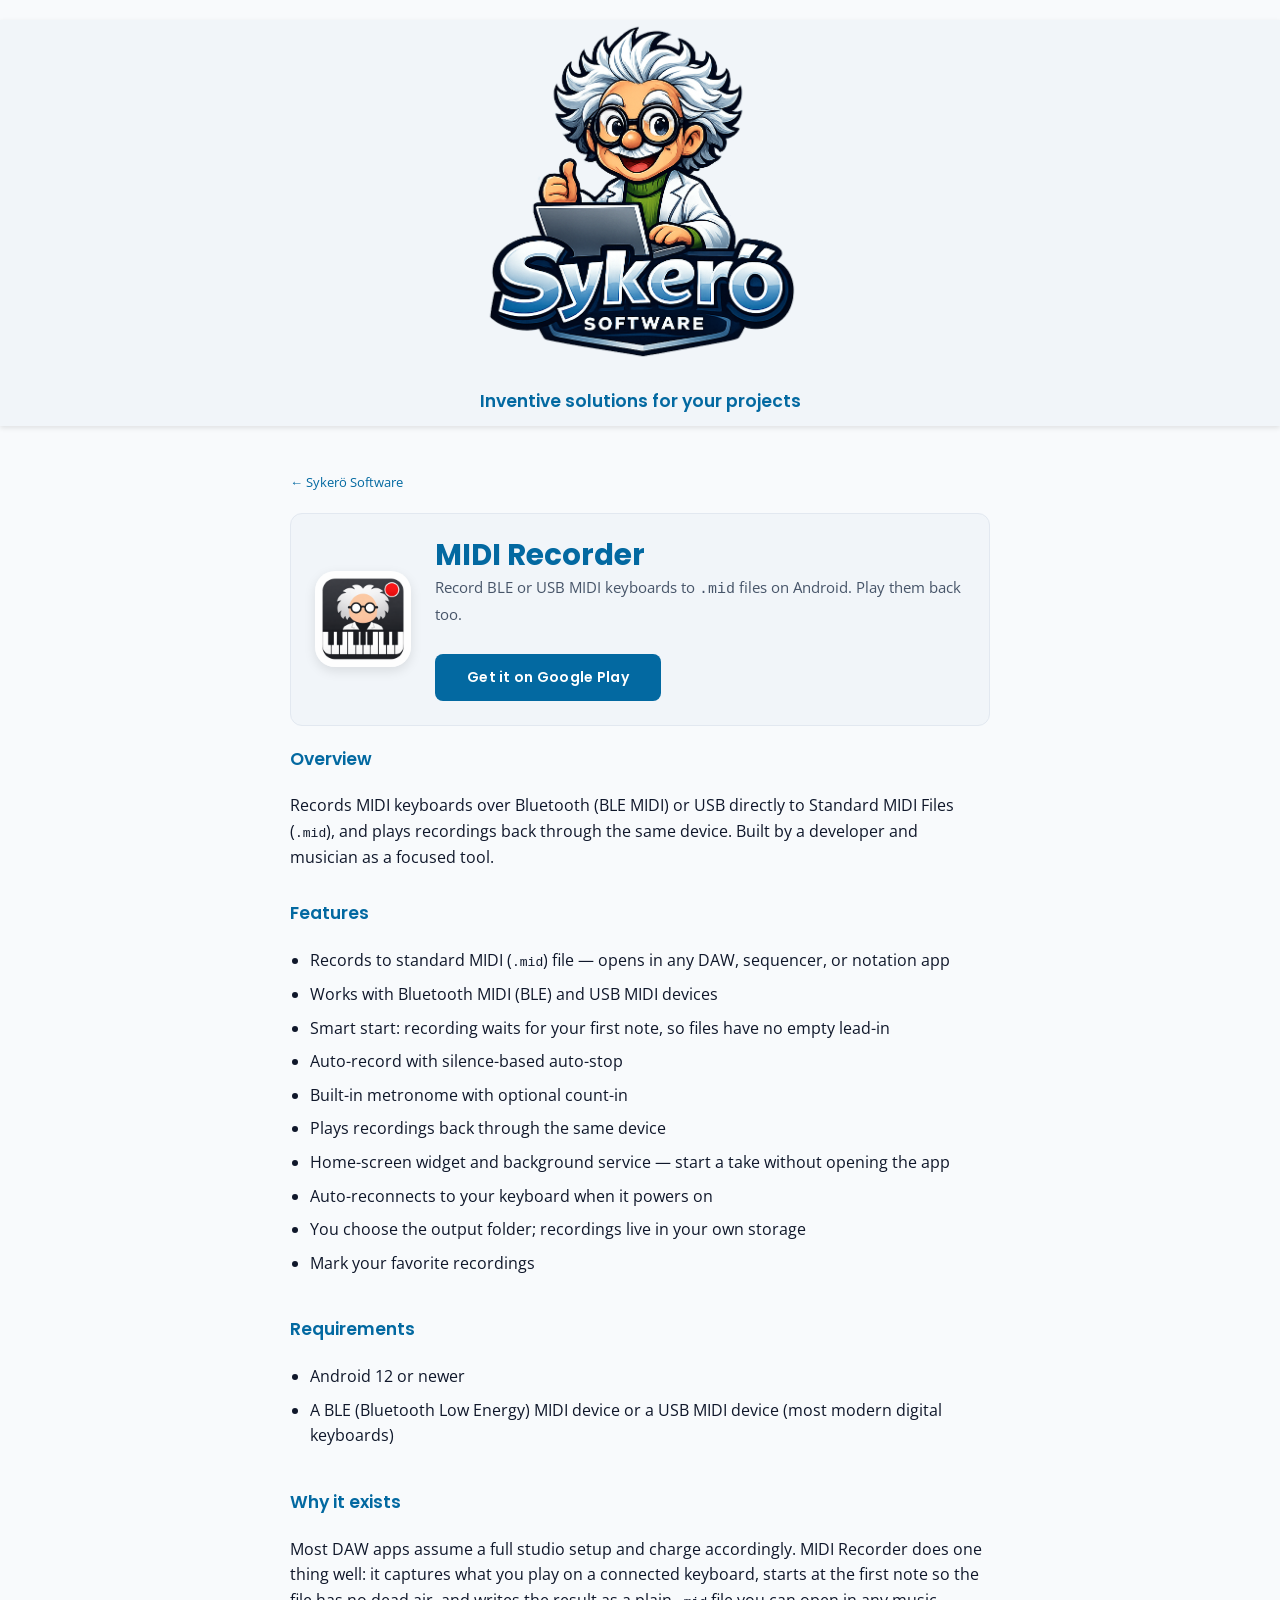
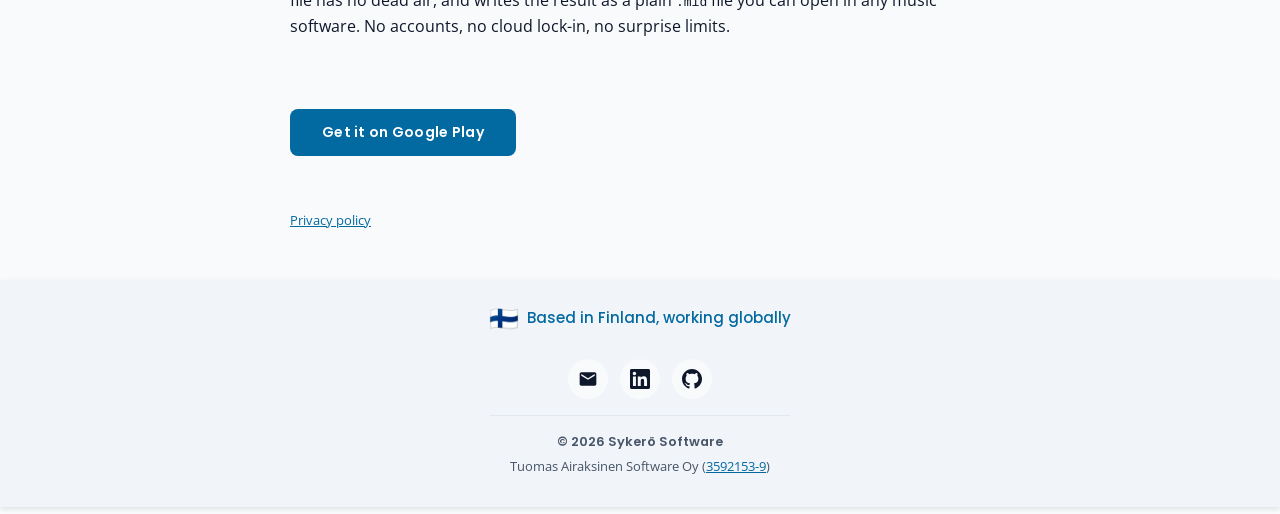
==== midirecorder.html @ 67614c41 "Add MIDI Recorder project page, privacy policy, and Projects section New dedicated pages: midirecord" ====
<!DOCTYPE html>
<html lang="en">
<head>
  <meta http-equiv="Content-Type" content="text/html; charset=utf-8"/>
  <meta name="viewport" content="width=device-width, initial-scale=1.0">

  <!-- Google tag (gtag.js) -->
  <script async src="https://www.googletagmanager.com/gtag/js?id=G-VLRV8C41C3"></script>
  <script>
    window.dataLayer = window.dataLayer || [];
    function gtag(){dataLayer.push(arguments);}
    gtag('js', new Date());
    gtag('config', 'G-VLRV8C41C3');
  </script>
  <meta name="description" content="MIDI Recorder — record BLE or USB MIDI keyboards directly to Standard MIDI File (.mid) format on Android. Built by Sykerö Software.">

  <title>MIDI Recorder — Sykerö Software</title>

  <!-- Google Fonts -->
  <link rel="preconnect" href="https://fonts.googleapis.com">
  <link rel="preconnect" href="https://fonts.gstatic.com" crossorigin>
  <link href="https://fonts.googleapis.com/css2?family=Open+Sans:wght@400;600&family=Poppins:wght@500;600;700&display=swap" rel="stylesheet">

  <!-- Favicon -->
  <link rel="icon" type="image/x-icon" href="favicon.ico">
  <link rel="icon" type="image/png" sizes="32x32" href="favicon-32.png">

  <!-- Open Graph -->
  <meta property="og:title" content="MIDI Recorder — Sykerö Software">
  <meta property="og:description" content="Record BLE or USB MIDI keyboards directly to Standard MIDI File (.mid) on Android. Plays recordings back through the same device.">
  <meta property="og:image" content="https://sykero.fi/midirecorder-icon.png">
  <meta property="og:url" content="https://sykero.fi/midirecorder.html">
  <meta property="og:type" content="website">

  <link rel="stylesheet" href="styles.css?v=20260115u"/>
  <style>
    .project-hero {
      display: flex;
      align-items: center;
      gap: 24px;
      margin-top: 20px;
      padding: 24px;
      background-color: var(--highlight-background-color);
      border: 1px solid var(--border-color);
      border-radius: 12px;
    }
    .project-hero-icon {
      width: 96px;
      height: 96px;
      border-radius: 20px;
      flex-shrink: 0;
      box-shadow: 0 4px 12px rgba(0, 0, 0, 0.1);
    }
    .project-hero-text h1 {
      font-family: var(--font-heading);
      font-size: 22pt;
      font-weight: 700;
      color: var(--highlight-text-color);
      margin: 0;
      padding: 0 0 4px 0;
      line-height: 1.15;
    }
    .project-hero-text .tagline {
      font-size: 15px;
      color: var(--text-muted);
      margin: 0;
      padding: 0 0 12px 0;
    }
    .feature-list {
      padding-left: 20px;
    }
    .feature-list li {
      padding: 4px 0;
    }
    .breadcrumb {
      font-size: 13px;
      color: var(--text-muted);
      padding: 16px 0 0 0;
    }
    .breadcrumb a {
      text-decoration: none;
    }
    @media (max-width: 600px) {
      .project-hero {
        flex-direction: column;
        text-align: center;
        gap: 16px;
      }
      .project-hero-icon {
        width: 80px;
        height: 80px;
      }
      .project-hero-text h1 {
        font-size: 18pt;
      }
    }
  </style>
</head>
<body>
<header>
  <a href="index.html"><img src="sykerologo4.png" alt="Sykerö Software logo" class="logo"/></a>
  <h3>Inventive solutions for your projects</h3>
</header>
<div class="container">
  <p class="breadcrumb"><a href="index.html">&larr; Sykerö Software</a></p>

  <div class="project-hero">
    <img src="midirecorder-icon.png" alt="MIDI Recorder app icon" class="project-hero-icon"/>
    <div class="project-hero-text">
      <h1>MIDI Recorder</h1>
      <p class="tagline">Record BLE or USB MIDI keyboards to <code>.mid</code> files on Android. Play them back too.</p>
      <a href="https://play.google.com/store/apps/details?id=fi.sykero.midirecorder" class="cta-button">Get it on Google Play</a>
    </div>
  </div>

  <h3>Overview</h3>
  <p>Records MIDI keyboards over Bluetooth (BLE MIDI) or USB directly to Standard MIDI Files (<code>.mid</code>), and plays recordings back through the same device. Built by a developer and musician as a focused tool.</p>

  <h3>Features</h3>
  <ul class="feature-list">
    <li>Records to standard MIDI (<code>.mid</code>) file — opens in any DAW, sequencer, or notation app</li>
    <li>Works with Bluetooth MIDI (BLE) and USB MIDI devices</li>
    <li>Smart start: recording waits for your first note, so files have no empty lead-in</li>
    <li>Auto-record with silence-based auto-stop</li>
    <li>Built-in metronome with optional count-in</li>
    <li>Plays recordings back through the same device</li>
    <li>Home-screen widget and background service — start a take without opening the app</li>
    <li>Auto-reconnects to your keyboard when it powers on</li>
    <li>You choose the output folder; recordings live in your own storage</li>
    <li>Mark your favorite recordings</li>
  </ul>

  <h3>Requirements</h3>
  <ul class="feature-list">
    <li>Android 12 or newer</li>
    <li>A BLE (Bluetooth Low Energy) MIDI device or a USB MIDI device (most modern digital keyboards)</li>
  </ul>

  <h3>Why it exists</h3>
  <p>Most DAW apps assume a full studio setup and charge accordingly. MIDI Recorder does one thing well: it captures what you play on a connected keyboard, starts at the first note so the file has no dead air, and writes the result as a plain <code>.mid</code> file you can open in any music software. No accounts, no cloud lock-in, no surprise limits.</p>

  <p style="margin-top: 24px;"><a href="https://play.google.com/store/apps/details?id=fi.sykero.midirecorder" class="cta-button">Get it on Google Play</a></p>

  <p style="margin-top: 24px; font-size: 13px; color: var(--text-muted);"><a href="midirecorder/privacy.html">Privacy policy</a></p>
</div>
<footer>
  <div class="footer-contact">
    <p class="footer-location"><span class="flag">&#127467;&#127470;</span> Based in Finland, working globally</p>
  </div>
  <div class="social-links">
    <a href="mailto:tuomas@sykero.fi" title="Email" class="social-link">
      <svg viewBox="0 0 24 24" fill="currentColor">
        <path d="M20 4H4c-1.1 0-2 .9-2 2v12c0 1.1.9 2 2 2h16c1.1 0 2-.9 2-2V6c0-1.1-.9-2-2-2zm0 4l-8 5-8-5V6l8 5 8-5v2z"/>
      </svg>
    </a>
    <a href="https://www.linkedin.com/in/tuomasairaksinen/" title="LinkedIn" class="social-link">
      <svg viewBox="0 0 24 24" fill="currentColor">
        <path d="M20.447 20.452h-3.554v-5.569c0-1.328-.027-3.037-1.852-3.037-1.853 0-2.136 1.445-2.136 2.939v5.667H9.351V9h3.414v1.561h.046c.477-.9 1.637-1.85 3.37-1.85 3.601 0 4.267 2.37 4.267 5.455v6.286zM5.337 7.433c-1.144 0-2.063-.926-2.063-2.065 0-1.138.92-2.063 2.063-2.063 1.14 0 2.064.925 2.064 2.063 0 1.139-.925 2.065-2.064 2.065zm1.782 13.019H3.555V9h3.564v11.452zM22.225 0H1.771C.792 0 0 .774 0 1.729v20.542C0 23.227.792 24 1.771 24h20.451C23.2 24 24 23.227 24 22.271V1.729C24 .774 23.2 0 22.222 0h.003z"/>
      </svg>
    </a>
    <a href="https://github.com/tuomas2" title="GitHub" class="social-link">
      <svg viewBox="0 0 24 24" fill="currentColor">
        <path d="M12 0c-6.626 0-12 5.373-12 12 0 5.302 3.438 9.8 8.207 11.387.599.111.793-.261.793-.577v-2.234c-3.338.726-4.033-1.416-4.033-1.416-.546-1.387-1.333-1.756-1.333-1.756-1.089-.745.083-.729.083-.729 1.205.084 1.839 1.237 1.839 1.237 1.07 1.834 2.807 1.304 3.492.997.107-.775.418-1.305.762-1.604-2.665-.305-5.467-1.334-5.467-5.931 0-1.311.469-2.381 1.236-3.221-.124-.303-.535-1.524.117-3.176 0 0 1.008-.322 3.301 1.23.957-.266 1.983-.399 3.003-.404 1.02.005 2.047.138 3.006.404 2.291-1.552 3.297-1.23 3.297-1.23.653 1.653.242 2.874.118 3.176.77.84 1.235 1.911 1.235 3.221 0 4.609-2.807 5.624-5.479 5.921.43.372.823 1.102.823 2.222v3.293c0 .319.192.694.801.576 4.765-1.589 8.199-6.086 8.199-11.386 0-6.627-5.373-12-12-12z"/>
      </svg>
    </a>
  </div>
  <div class="footer-text">
    <div class="footer-brand">&copy; 2026 Sykerö Software</div>
    <div class="footer-legal">Tuomas Airaksinen Software Oy (<a href="https://tietopalvelu.ytj.fi/yritys/3592153-9">3592153-9</a>)</div>
  </div>
</footer>
</body>
</html>
---- styles.css ----
/* Reset some default styles */
:root {
  --background-color: #F8FAFC;
  --highlight-background-color: #F1F5F9;
  --text-color: #0F172A;
  --text-muted: #475569;
  --highlight-text-color: #0369A1;
  --accent-color: #0369A1;
  --cta-color: #0369A1;
  --border-color: #E2E8F0;
  --font-heading: 'Poppins', sans-serif;
  --font-body: 'Open Sans', sans-serif;
  color: var(--text-color);
}

/* Reduced motion support */
@media (prefers-reduced-motion: reduce) {
  *, *::before, *::after {
    animation-duration: 0.01ms !important;
    animation-iteration-count: 1 !important;
    transition-duration: 0.01ms !important;
  }
}

.highlight {
  background-color: rgba(3, 105, 161, 0.15);
  padding: 2px 6px;
  border-radius: 4px;
}

a {
  color: var(--accent-color);
}

a:hover {
  color: var(--highlight-text-color);
}

body, h1, h2, h3, p {
  margin: 0;
  padding: 20px 0 10px;
}

/* Set a background color and font */
body {
  font-family: var(--font-body);
  background-color: var(--background-color);
  line-height: 1.6;
}

/* Header styles */
header {
  background-color: var(--highlight-background-color);
  text-align: center;
  box-shadow: 0 2px 5px rgba(0, 0, 0, 0.1);
}

header h1 {
  font-size: 20pt;
  color: var(--highlight-text-color);
}

header .tagline {
  font-family: var(--font-body);
  font-size: 16px;
  color: var(--text-muted);
  margin: 0;
  padding: 0;
}

header h3 {
  padding-top: 8px;
  margin-top: 0;
  color: var(--highlight-text-color);
}

h3 {
  font-family: var(--font-heading);
  font-size: 13pt;
  font-weight: 600;
}

.container h3 {
  color: var(--highlight-text-color);
  padding-bottom: 0;
}

header img.logo {
  max-width: 320px;
  margin-bottom: 10px;
}

/* CTA Button */
.cta-button {
  display: inline-block;
  background-color: var(--cta-color);
  color: #FFFFFF;
  padding: 12px 32px;
  border-radius: 8px;
  text-decoration: none;
  font-family: var(--font-heading);
  font-weight: 600;
  font-size: 14px;
  letter-spacing: 0.02em;
  transition: background-color 0.2s ease-out, transform 0.2s ease-out;
  margin-top: 16px;
}

.cta-button:hover {
  background-color: #0284C7;
  color: #FFFFFF;
  transform: translateY(-2px);
}

.profile-photo {
  width: 120px;
  height: 120px;
  border-radius: 50%;
  object-fit: cover;
  border: 3px solid var(--accent-color);
  box-shadow: 0 4px 12px rgba(0, 0, 0, 0.1);
}

/* Main content styles */
.container {
  max-width: 700px;
  margin: 0 auto;
  padding: 30px 20px;
}

/* Section cards */
.section-card {
  background-color: var(--highlight-background-color);
  border: 1px solid var(--border-color);
  border-radius: 12px;
  padding: 24px;
  margin-bottom: 20px;
}

.section-card h3 {
  margin-top: 0;
  padding-top: 0;
}

.section-card ul {
  margin-bottom: 0;
}

.section-card p:last-child {
  margin-bottom: 0;
  padding-bottom: 0;
}

.intro {
  display: flex;
  align-items: flex-start;
  gap: 24px;
  margin-top: 20px;
}

.intro-text h3 {
  margin-top: 0;
  padding-top: 0;
}

@media (max-width: 768px) {
  .intro {
    gap: 16px;
  }
  .profile-photo {
    width: 80px;
    height: 80px;
    flex-shrink: 0;
  }
}

/* Stats row */
.stats-row {
  display: flex;
  justify-content: center;
  gap: 48px;
  margin: 24px 0;
  padding: 20px;
  background-color: var(--highlight-background-color);
  border: 1px solid var(--border-color);
  border-radius: 12px;
}

.stat-item {
  text-align: center;
  font-family: var(--font-heading);
  color: var(--text-muted);
}

.stat-item strong {
  display: block;
  font-size: 28px;
  font-weight: 700;
  color: var(--highlight-text-color);
  line-height: 1.2;
}

.stats-note {
  text-align: center;
  font-size: 13px;
  color: var(--text-muted);
  margin-top: -16px;
  padding-top: 0;
}

.availability-note {
  font-size: 14px;
  color: var(--text-muted);
  font-style: italic;
  margin-top: 8px;
  padding-top: 0;
}

@media (max-width: 768px) {
  .stats-row {
    gap: 24px;
    padding: 16px;
  }
  .stat-item strong {
    font-size: 24px;
  }
}

/* Projects grid (high-level project list with homepage + Play links) */
.projects-grid {
  display: grid;
  grid-template-columns: 1fr 1fr;
  gap: 16px;
  margin-top: 12px;
}

.project-card {
  background-color: var(--highlight-background-color);
  border: 1px solid var(--border-color);
  border-radius: 12px;
  padding: 16px 20px;
  display: flex;
  flex-direction: column;
  gap: 12px;
}

.project-card-head {
  display: flex;
  align-items: flex-start;
  gap: 12px;
}

.project-card-logo {
  height: 40px;
  width: auto;
  flex-shrink: 0;
}

.project-card-logo.project-card-logo-icon {
  height: 40px;
  width: 40px;
  border-radius: 8px;
  object-fit: cover;
}

.project-card h4 {
  font-family: var(--font-heading);
  font-size: 15px;
  font-weight: 600;
  color: var(--highlight-text-color);
  margin: 0;
  padding: 0 0 2px 0;
}

.project-card-desc {
  margin: 0;
  padding: 0;
  font-size: 13px;
  color: var(--text-muted);
  line-height: 1.4;
}

.project-card-links {
  display: flex;
  gap: 8px;
  flex-wrap: wrap;
  margin-top: auto;
}

.project-card-links a {
  font-family: var(--font-heading);
  font-size: 13px;
  font-weight: 600;
  text-decoration: none;
  padding: 6px 12px;
  border-radius: 6px;
  border: 1px solid var(--border-color);
  background-color: var(--background-color);
  transition: background-color 0.2s, color 0.2s, border-color 0.2s;
}

.project-card-links a:hover {
  background-color: var(--accent-color);
  color: #FFFFFF;
  border-color: var(--accent-color);
}

@media (max-width: 600px) {
  .projects-grid {
    grid-template-columns: 1fr;
  }
}

/* Case study header */
.case-header {
  display: flex;
  align-items: center;
  justify-content: center;
  gap: 10px;
  margin-bottom: 4px;
}

.featured-logo {
  height: 24px;
  width: auto;
}

.featured-stats {
  font-family: var(--font-heading);
  font-size: 12px;
  font-weight: 500;
  color: var(--text-muted);
}

/* Case Study carousel */
.case-carousel {
  display: flex;
  gap: 16px;
  overflow-x: auto;
  overflow-y: hidden;
  scroll-snap-type: x mandatory;
  scroll-behavior: smooth;
  -webkit-overflow-scrolling: touch;
  scrollbar-width: none;
  -ms-overflow-style: none;
  margin-top: 12px;
}

.case-carousel::-webkit-scrollbar {
  display: none;
}

.carousel-pagination {
  display: flex;
  justify-content: center;
  gap: 8px;
  margin-top: 16px;
}

.pagination-btn {
  width: 32px;
  height: 32px;
  border-radius: 50%;
  border: 2px solid var(--border-color);
  background: var(--background-color);
  color: var(--text-muted);
  font-family: var(--font-heading);
  font-size: 13px;
  font-weight: 600;
  cursor: pointer;
  transition: all 0.2s ease;
}

.pagination-btn:hover {
  border-color: var(--accent-color);
  color: var(--accent-color);
}

.pagination-btn.active {
  background: var(--accent-color);
  border-color: var(--accent-color);
  color: white;
}

.pagination-arrow {
  width: 32px;
  height: 32px;
  border-radius: 50%;
  border: 2px solid var(--border-color);
  background: var(--background-color);
  color: var(--text-muted);
  font-size: 20px;
  line-height: 1;
  cursor: pointer;
  transition: all 0.2s ease;
}

.pagination-arrow:hover {
  border-color: var(--accent-color);
  color: var(--accent-color);
}

.pagination-arrow:disabled {
  opacity: 0.3;
  cursor: not-allowed;
}

/* Case Study cards */
.case-study {
  background-color: var(--highlight-background-color);
  border: 1px solid var(--border-color);
  border-radius: 12px;
  padding: 20px 24px;
  flex: 0 0 100%;
  scroll-snap-align: start;
  box-sizing: border-box;
}

.case-study h4 {
  font-family: var(--font-heading);
  font-size: 14px;
  font-weight: 600;
  color: var(--highlight-text-color);
  margin: 0 0 12px 0;
  padding: 0;
}

.case-study p {
  margin: 0;
  padding: 4px 0;
  font-size: 14px;
}

.case-study p:last-of-type {
  padding-bottom: 0;
}

.case-testimonial {
  margin: 16px 0 0 0;
  padding: 12px 16px;
  background-color: var(--background-color);
  border-left: 3px solid var(--accent-color);
  border-radius: 0 8px 8px 0;
  font-style: italic;
  font-size: 13px;
  line-height: 1.5;
}

.case-testimonial cite {
  display: block;
  margin-top: 6px;
  font-style: normal;
  font-size: 11px;
  color: var(--text-muted);
}

.case-testimonial .stars {
  display: block;
  color: #F59E0B;
  font-style: normal;
  font-size: 14px;
  letter-spacing: 2px;
  margin-bottom: 4px;
}

/* Testimonials */
.testimonials {
  display: flex;
  flex-direction: column;
  gap: 16px;
}

.testimonial {
  background-color: var(--highlight-background-color);
  border: 1px solid var(--border-color);
  border-left: 3px solid var(--accent-color);
  border-radius: 0 12px 12px 0;
  padding: 16px 20px;
  margin: 0;
  font-style: italic;
  font-size: 14px;
  line-height: 1.5;
}

.testimonial cite {
  display: block;
  margin-top: 8px;
  font-style: normal;
  font-size: 12px;
  color: var(--text-muted);
}

/* Footer styles */
footer {
  background-color: var(--highlight-background-color);
  text-align: center;
  box-shadow: 0 2px 5px rgba(0, 0, 0, 0.1);
  margin-top: 10px;
  padding: 20px 10px 30px;
}

.footer-contact {
  margin-bottom: 20px;
}

.footer-location {
  font-family: var(--font-heading);
  font-size: 15px;
  font-weight: 500;
  margin: 0 0 8px 0;
  padding: 0;
  color: var(--highlight-text-color);
}

.footer-location .flag {
  font-size: 24px;
  vertical-align: middle;
  margin-right: 4px;
}

.footer-email {
  margin: 0;
  padding: 0;
}

.footer-email a {
  font-family: var(--font-heading);
  font-size: 20px;
  font-weight: 600;
  color: var(--highlight-text-color);
}

.social-links {
  display: flex;
  justify-content: center;
  gap: 12px;
  margin-bottom: 10px;
}

.social-link {
  display: flex;
  align-items: center;
  justify-content: center;
  width: 40px;
  height: 40px;
  border-radius: 50%;
  text-decoration: none;
  color: var(--text-color);
  background-color: var(--background-color);
  transition: background-color 0.2s, color 0.2s, transform 0.2s;
}

.social-link:hover {
  background-color: var(--accent-color);
  color: white;
  transform: translateY(-2px);
}

.social-link svg {
  width: 20px;
  height: 20px;
}

.footer-andbible {
  display: flex;
  align-items: center;
  justify-content: center;
  gap: 8px;
  margin: 0;
  padding: 0;
  font-size: 13px;
}

.footer-andbible-logo {
  height: 18px;
  width: auto;
}

.footer-andbible a {
  color: var(--text-muted);
}

.footer-andbible a:hover {
  color: var(--highlight-text-color);
}

.footer-text {
  font-size: 80%;
  color: var(--text-muted);
  margin-top: 16px;
  padding-top: 16px;
  border-top: 1px solid var(--border-color);
  max-width: 300px;
  margin-left: auto;
  margin-right: auto;
}

.footer-brand {
  font-family: var(--font-heading);
  font-weight: 600;
}

.footer-legal {
  font-family: var(--font-body);
  margin-top: 4px;
}

/* Responsive adjustments */
@media (max-width: 768px) {
  header img.logo {
    max-width: 240px;
  }
  .container {
    margin: 10px;
    padding: 20px 15px;
  }
  .profile-photo {
    width: 100px;
    height: 100px;
  }
}
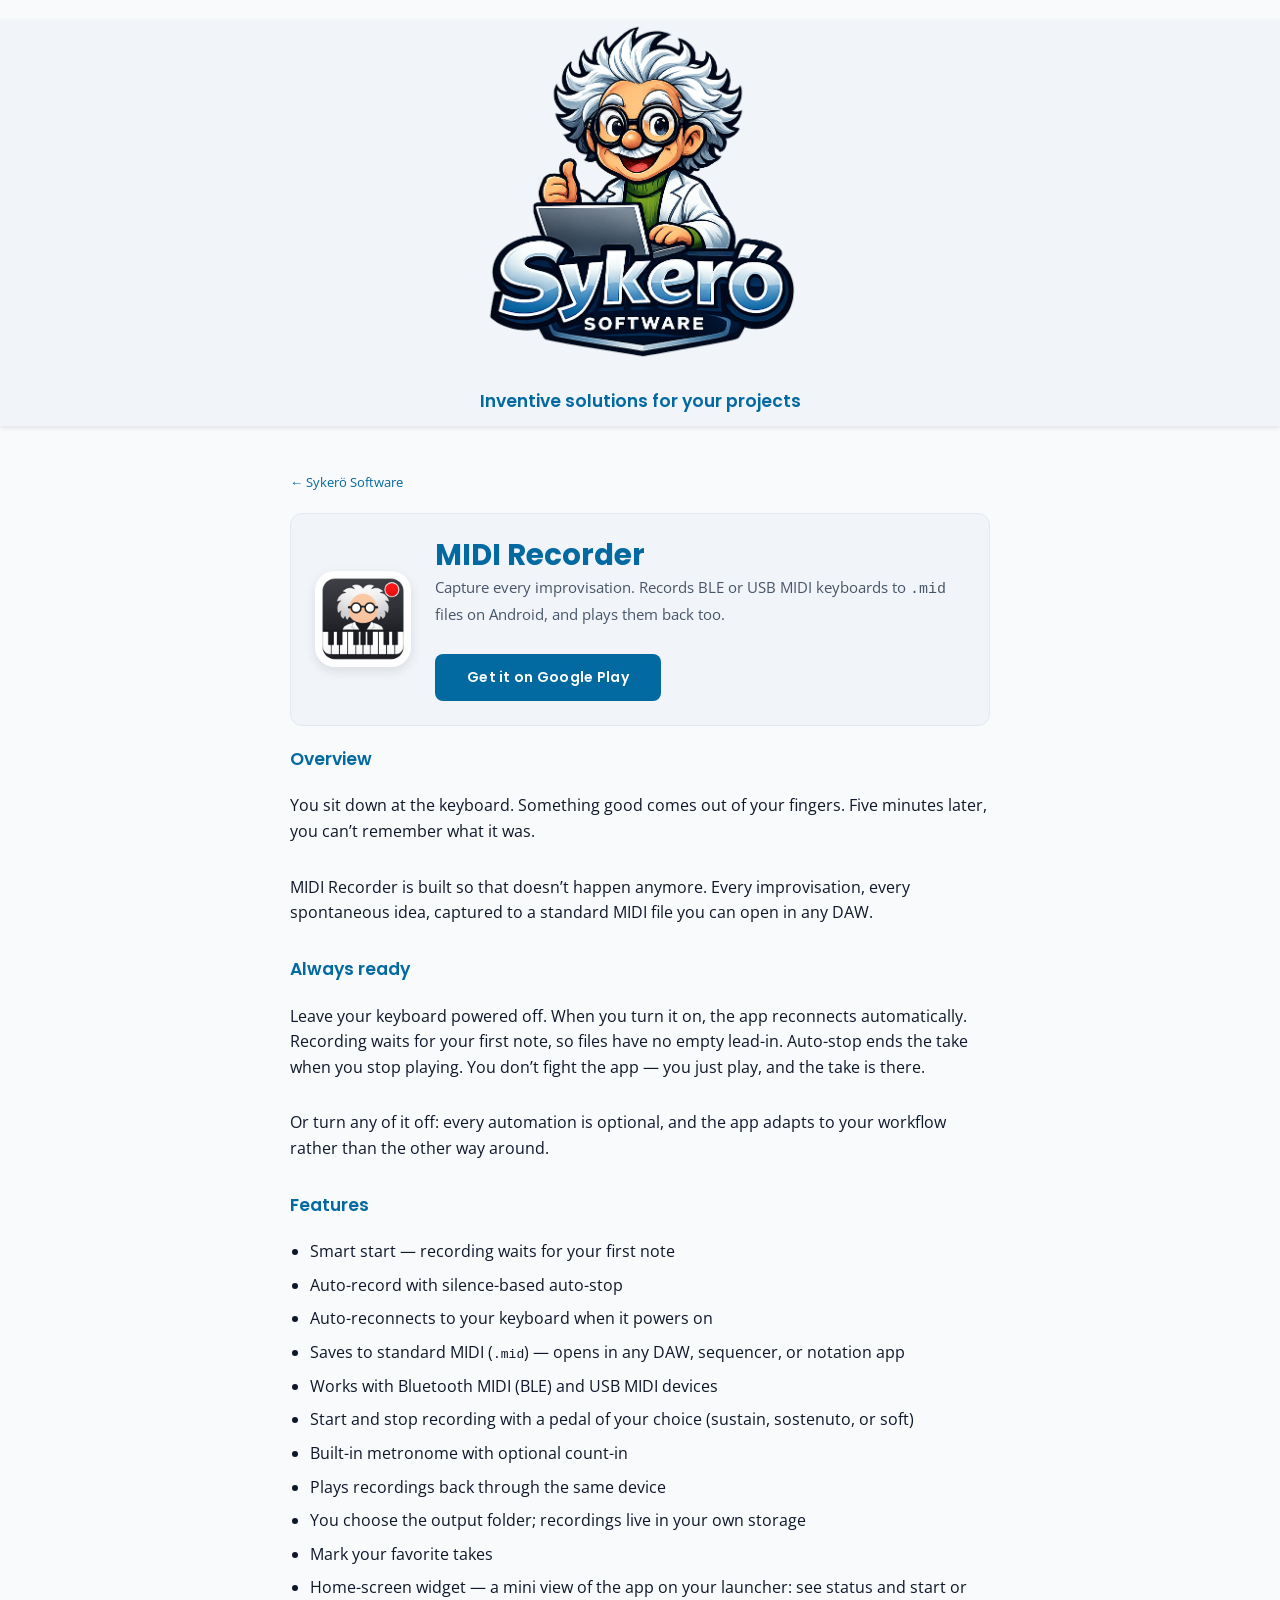
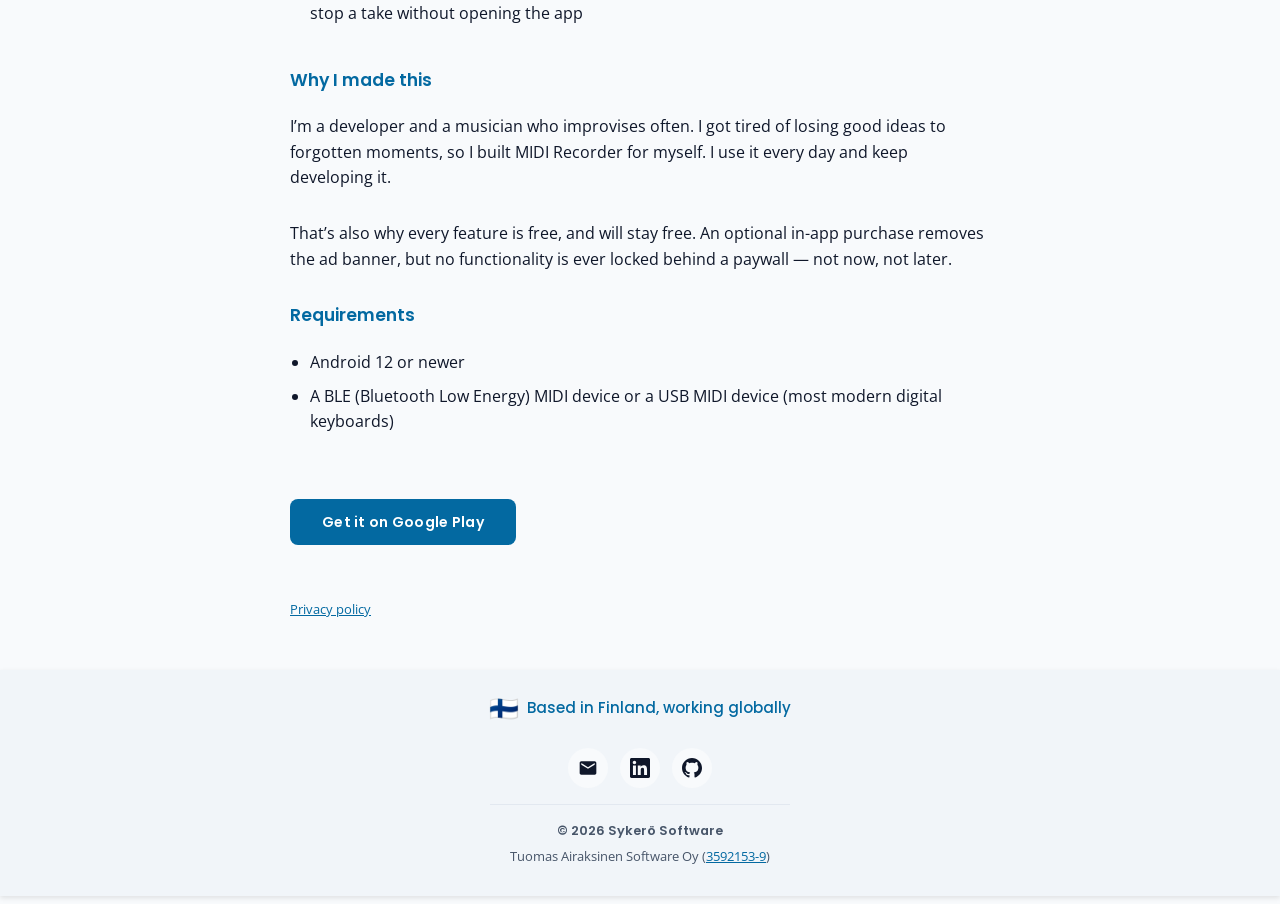
==== commit 01f09bd0: "Rewrite MIDI Recorder copy around improvisation use case" ====
--- a/midirecorder.html
+++ b/midirecorder.html
@@ -12,7 +12,7 @@
     gtag('js', new Date());
     gtag('config', 'G-VLRV8C41C3');
   </script>
-  <meta name="description" content="MIDI Recorder — record BLE or USB MIDI keyboards directly to Standard MIDI File (.mid) format on Android. Built by Sykerö Software.">
+  <meta name="description" content="MIDI Recorder for Android — capture every improvisation from your BLE or USB MIDI keyboard to a Standard MIDI File (.mid). Built by Sykerö Software.">
 
   <title>MIDI Recorder — Sykerö Software</title>
 
@@ -27,12 +27,12 @@
 
   <!-- Open Graph -->
   <meta property="og:title" content="MIDI Recorder — Sykerö Software">
-  <meta property="og:description" content="Record BLE or USB MIDI keyboards directly to Standard MIDI File (.mid) on Android. Plays recordings back through the same device.">
+  <meta property="og:description" content="Capture every improvisation. Records BLE or USB MIDI keyboards to Standard MIDI File (.mid) on Android, and plays them back through the same device.">
   <meta property="og:image" content="https://sykero.fi/midirecorder-icon.png">
   <meta property="og:url" content="https://sykero.fi/midirecorder.html">
   <meta property="og:type" content="website">
 
-  <link rel="stylesheet" href="styles.css?v=20260115u"/>
+  <link rel="stylesheet" href="styles.css?v=20260420"/>
   <style>
     .project-hero {
       display: flex;
@@ -108,36 +108,43 @@
     <img src="midirecorder-icon.png" alt="MIDI Recorder app icon" class="project-hero-icon"/>
     <div class="project-hero-text">
       <h1>MIDI Recorder</h1>
-      <p class="tagline">Record BLE or USB MIDI keyboards to <code>.mid</code> files on Android. Play them back too.</p>
+      <p class="tagline">Capture every improvisation. Records BLE or USB MIDI keyboards to <code>.mid</code> files on Android, and plays them back too.</p>
       <a href="https://play.google.com/store/apps/details?id=fi.sykero.midirecorder" class="cta-button">Get it on Google Play</a>
     </div>
   </div>
 
   <h3>Overview</h3>
-  <p>Records MIDI keyboards over Bluetooth (BLE MIDI) or USB directly to Standard MIDI Files (<code>.mid</code>), and plays recordings back through the same device. Built by a developer and musician as a focused tool.</p>
+  <p>You sit down at the keyboard. Something good comes out of your fingers. Five minutes later, you can’t remember what it was.</p>
+  <p>MIDI Recorder is built so that doesn’t happen anymore. Every improvisation, every spontaneous idea, captured to a standard MIDI file you can open in any DAW.</p>
+
+  <h3>Always ready</h3>
+  <p>Leave your keyboard powered off. When you turn it on, the app reconnects automatically. Recording waits for your first note, so files have no empty lead-in. Auto-stop ends the take when you stop playing. You don’t fight the app — you just play, and the take is there.</p>
+  <p>Or turn any of it off: every automation is optional, and the app adapts to your workflow rather than the other way around.</p>
 
   <h3>Features</h3>
   <ul class="feature-list">
-    <li>Records to standard MIDI (<code>.mid</code>) file — opens in any DAW, sequencer, or notation app</li>
+    <li>Smart start — recording waits for your first note</li>
+    <li>Auto-record with silence-based auto-stop</li>
+    <li>Auto-reconnects to your keyboard when it powers on</li>
+    <li>Saves to standard MIDI (<code>.mid</code>) — opens in any DAW, sequencer, or notation app</li>
     <li>Works with Bluetooth MIDI (BLE) and USB MIDI devices</li>
-    <li>Smart start: recording waits for your first note, so files have no empty lead-in</li>
-    <li>Auto-record with silence-based auto-stop</li>
+    <li>Start and stop recording with a pedal of your choice (sustain, sostenuto, or soft)</li>
     <li>Built-in metronome with optional count-in</li>
     <li>Plays recordings back through the same device</li>
-    <li>Home-screen widget and background service — start a take without opening the app</li>
-    <li>Auto-reconnects to your keyboard when it powers on</li>
     <li>You choose the output folder; recordings live in your own storage</li>
-    <li>Mark your favorite recordings</li>
+    <li>Mark your favorite takes</li>
+    <li>Home-screen widget — a mini view of the app on your launcher: see status and start or stop a take without opening the app</li>
   </ul>
+
+  <h3>Why I made this</h3>
+  <p>I’m a developer and a musician who improvises often. I got tired of losing good ideas to forgotten moments, so I built MIDI Recorder for myself. I use it every day and keep developing it.</p>
+  <p>That’s also why every feature is free, and will stay free. An optional in-app purchase removes the ad banner, but no functionality is ever locked behind a paywall — not now, not later.</p>
 
   <h3>Requirements</h3>
   <ul class="feature-list">
     <li>Android 12 or newer</li>
     <li>A BLE (Bluetooth Low Energy) MIDI device or a USB MIDI device (most modern digital keyboards)</li>
   </ul>
-
-  <h3>Why it exists</h3>
-  <p>Most DAW apps assume a full studio setup and charge accordingly. MIDI Recorder does one thing well: it captures what you play on a connected keyboard, starts at the first note so the file has no dead air, and writes the result as a plain <code>.mid</code> file you can open in any music software. No accounts, no cloud lock-in, no surprise limits.</p>
 
   <p style="margin-top: 24px;"><a href="https://play.google.com/store/apps/details?id=fi.sykero.midirecorder" class="cta-button">Get it on Google Play</a></p>
 
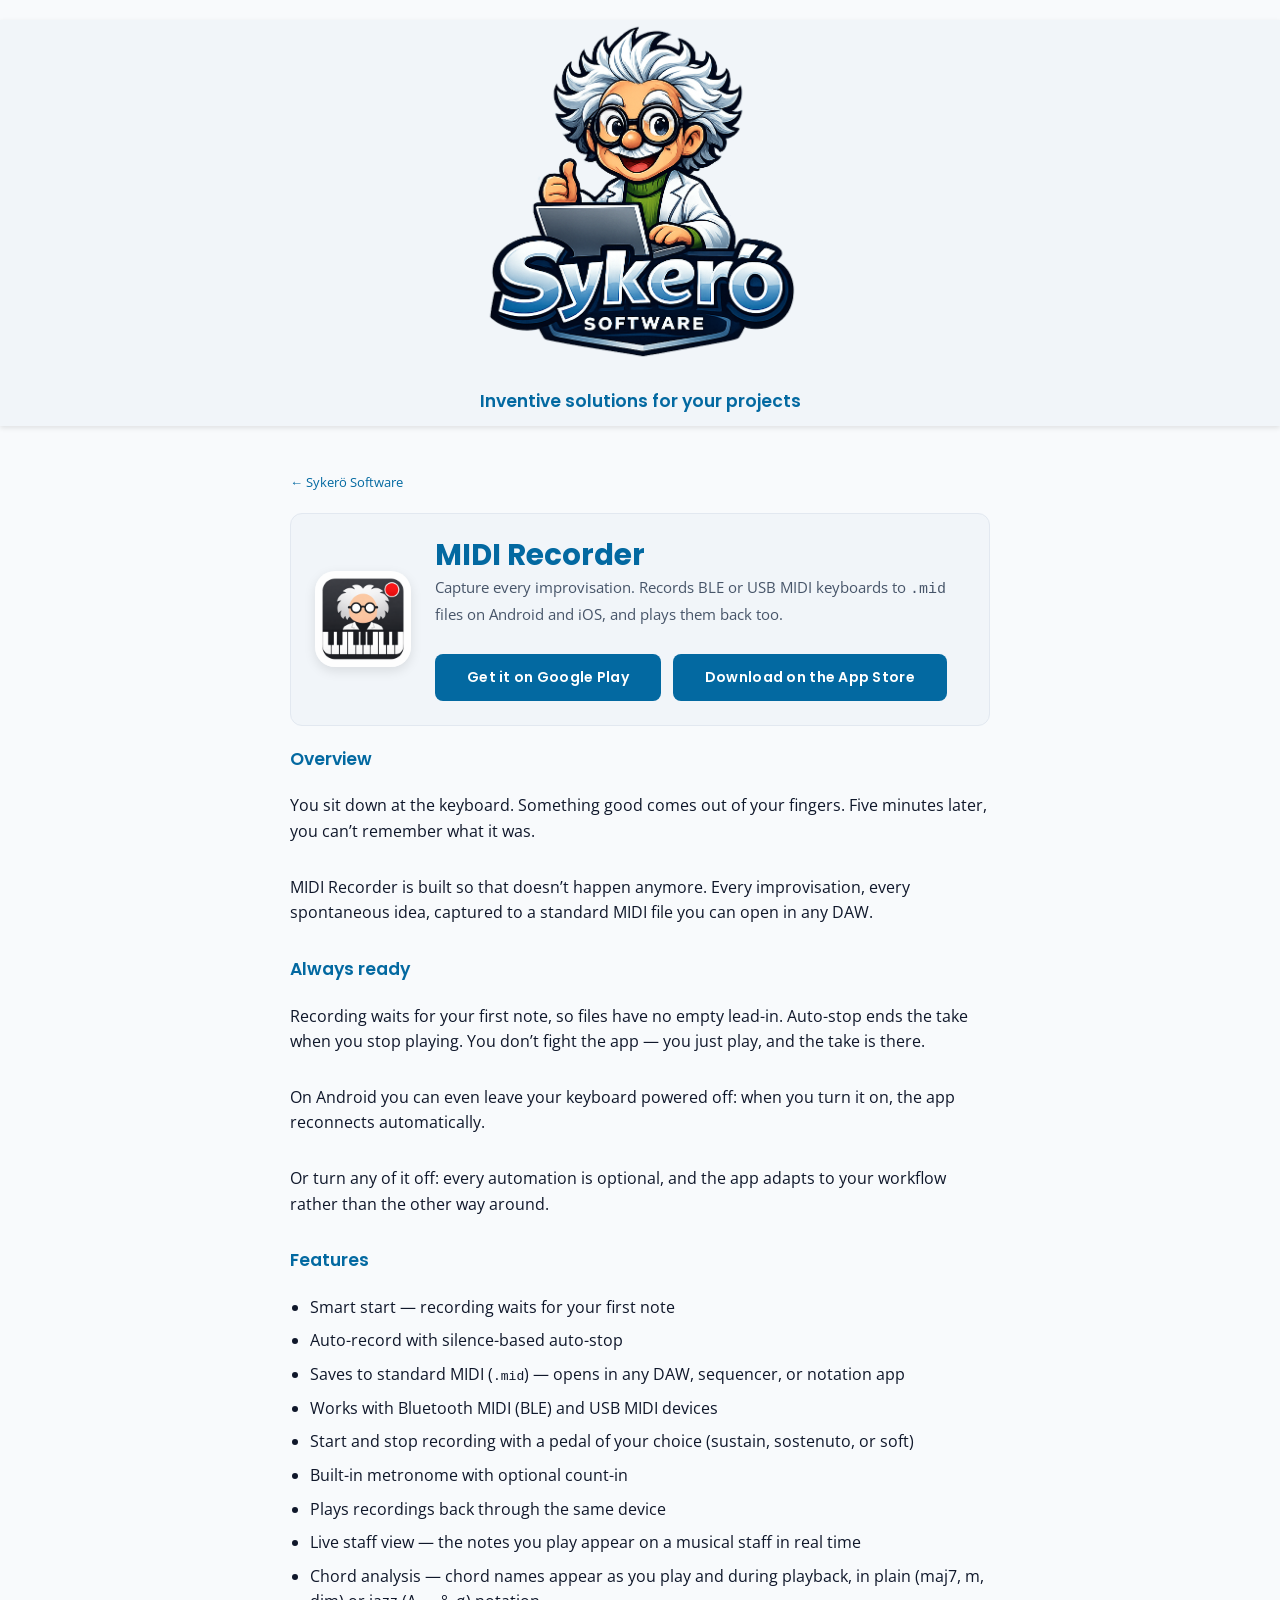
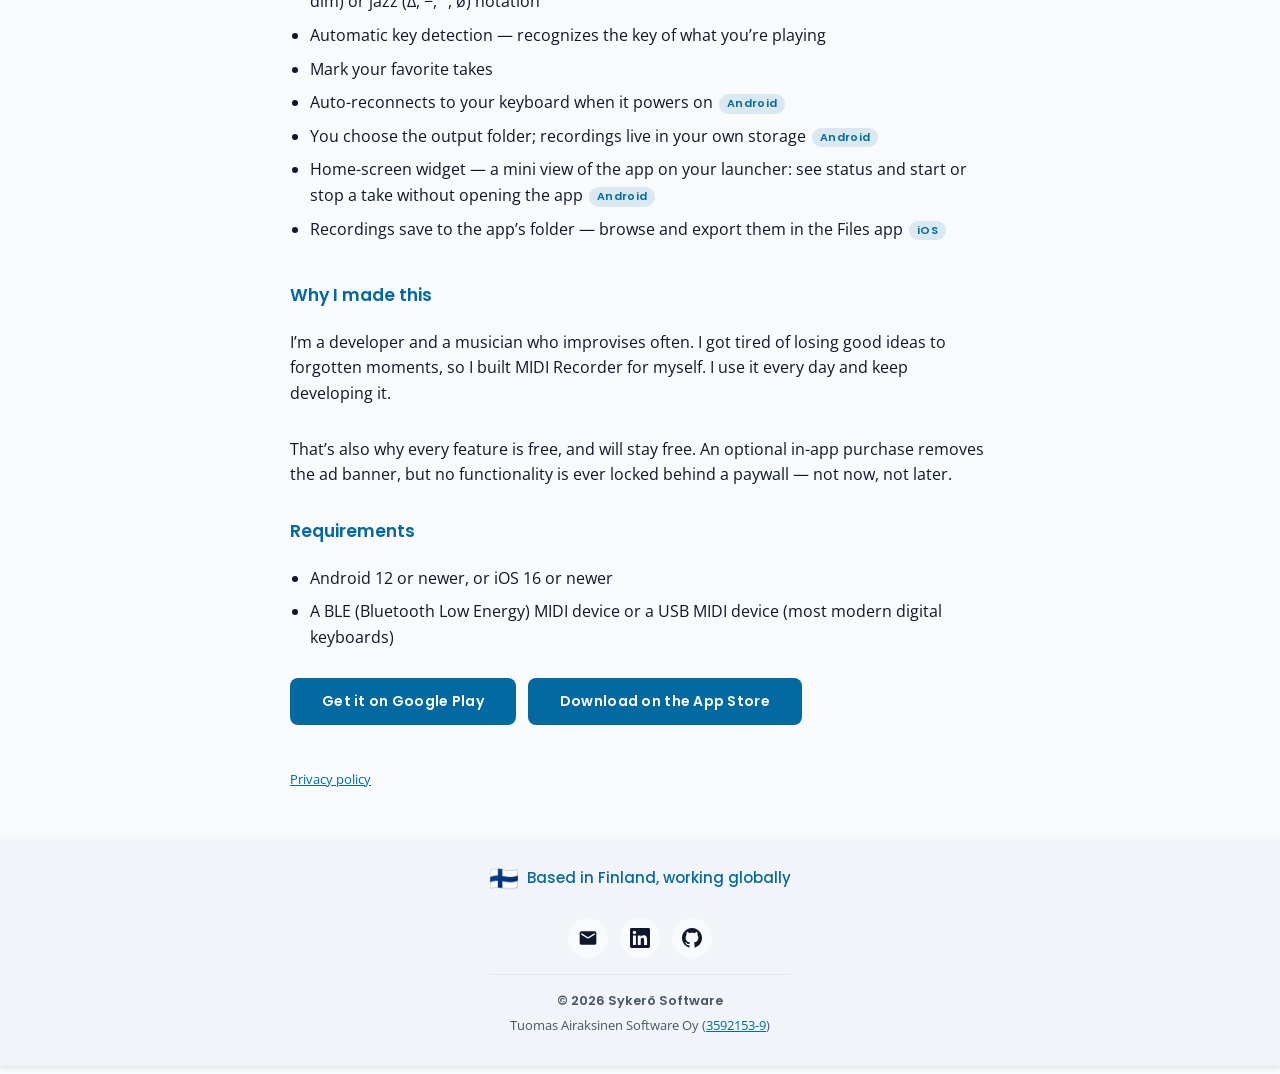
==== commit 7abc1af7: "MIDI Recorder: add iOS/App Store links and refresh copy The app now ships on the App Store as well (" ====
--- a/midirecorder.html
+++ b/midirecorder.html
@@ -12,7 +12,7 @@
     gtag('js', new Date());
     gtag('config', 'G-VLRV8C41C3');
   </script>
-  <meta name="description" content="MIDI Recorder for Android — capture every improvisation from your BLE or USB MIDI keyboard to a Standard MIDI File (.mid). Built by Sykerö Software.">
+  <meta name="description" content="MIDI Recorder for Android and iOS — capture every improvisation from your BLE or USB MIDI keyboard to a Standard MIDI File (.mid). Built by Sykerö Software.">
 
   <title>MIDI Recorder — Sykerö Software</title>
 
@@ -27,7 +27,7 @@
 
   <!-- Open Graph -->
   <meta property="og:title" content="MIDI Recorder — Sykerö Software">
-  <meta property="og:description" content="Capture every improvisation. Records BLE or USB MIDI keyboards to Standard MIDI File (.mid) on Android, and plays them back through the same device.">
+  <meta property="og:description" content="Capture every improvisation. Records BLE or USB MIDI keyboards to Standard MIDI File (.mid) on Android and iOS, and plays them back through the same device.">
   <meta property="og:image" content="https://sykero.fi/midirecorder-icon.png">
   <meta property="og:url" content="https://sykero.fi/midirecorder.html">
   <meta property="og:type" content="website">
@@ -66,11 +66,34 @@
       margin: 0;
       padding: 0 0 12px 0;
     }
+    .store-buttons {
+      display: flex;
+      flex-wrap: wrap;
+      gap: 12px;
+      margin-top: 16px;
+    }
+    .store-buttons .cta-button {
+      margin-top: 0;
+    }
     .feature-list {
       padding-left: 20px;
     }
     .feature-list li {
       padding: 4px 0;
+    }
+    .platform-note {
+      display: inline-block;
+      font-family: var(--font-heading);
+      font-size: 11px;
+      font-weight: 600;
+      letter-spacing: 0.03em;
+      color: var(--highlight-text-color);
+      background-color: rgba(3, 105, 161, 0.12);
+      border-radius: 999px;
+      padding: 1px 8px;
+      margin-left: 6px;
+      white-space: nowrap;
+      vertical-align: 1px;
     }
     .breadcrumb {
       font-size: 13px;
@@ -92,6 +115,9 @@
       }
       .project-hero-text h1 {
         font-size: 18pt;
+      }
+      .store-buttons {
+        justify-content: center;
       }
     }
   </style>
@@ -108,8 +134,11 @@
     <img src="midirecorder-icon.png" alt="MIDI Recorder app icon" class="project-hero-icon"/>
     <div class="project-hero-text">
       <h1>MIDI Recorder</h1>
-      <p class="tagline">Capture every improvisation. Records BLE or USB MIDI keyboards to <code>.mid</code> files on Android, and plays them back too.</p>
-      <a href="https://play.google.com/store/apps/details?id=fi.sykero.midirecorder" class="cta-button">Get it on Google Play</a>
+      <p class="tagline">Capture every improvisation. Records BLE or USB MIDI keyboards to <code>.mid</code> files on Android and iOS, and plays them back too.</p>
+      <div class="store-buttons">
+        <a href="https://play.google.com/store/apps/details?id=fi.sykero.midirecorder" class="cta-button">Get it on Google Play</a>
+        <a href="https://apps.apple.com/us/app/midi-recorder-bluetooth-piano/id6784191099" class="cta-button">Download on the App Store</a>
+      </div>
     </div>
   </div>
 
@@ -118,22 +147,27 @@
   <p>MIDI Recorder is built so that doesn’t happen anymore. Every improvisation, every spontaneous idea, captured to a standard MIDI file you can open in any DAW.</p>
 
   <h3>Always ready</h3>
-  <p>Leave your keyboard powered off. When you turn it on, the app reconnects automatically. Recording waits for your first note, so files have no empty lead-in. Auto-stop ends the take when you stop playing. You don’t fight the app — you just play, and the take is there.</p>
+  <p>Recording waits for your first note, so files have no empty lead-in. Auto-stop ends the take when you stop playing. You don’t fight the app — you just play, and the take is there.</p>
+  <p>On Android you can even leave your keyboard powered off: when you turn it on, the app reconnects automatically.</p>
   <p>Or turn any of it off: every automation is optional, and the app adapts to your workflow rather than the other way around.</p>
 
   <h3>Features</h3>
   <ul class="feature-list">
     <li>Smart start — recording waits for your first note</li>
     <li>Auto-record with silence-based auto-stop</li>
-    <li>Auto-reconnects to your keyboard when it powers on</li>
     <li>Saves to standard MIDI (<code>.mid</code>) — opens in any DAW, sequencer, or notation app</li>
     <li>Works with Bluetooth MIDI (BLE) and USB MIDI devices</li>
     <li>Start and stop recording with a pedal of your choice (sustain, sostenuto, or soft)</li>
     <li>Built-in metronome with optional count-in</li>
     <li>Plays recordings back through the same device</li>
-    <li>You choose the output folder; recordings live in your own storage</li>
+    <li>Live staff view — the notes you play appear on a musical staff in real time</li>
+    <li>Chord analysis — chord names appear as you play and during playback, in plain (maj7, m, dim) or jazz (Δ, −, °, ø) notation</li>
+    <li>Automatic key detection — recognizes the key of what you’re playing</li>
     <li>Mark your favorite takes</li>
-    <li>Home-screen widget — a mini view of the app on your launcher: see status and start or stop a take without opening the app</li>
+    <li>Auto-reconnects to your keyboard when it powers on<span class="platform-note">Android</span></li>
+    <li>You choose the output folder; recordings live in your own storage<span class="platform-note">Android</span></li>
+    <li>Home-screen widget — a mini view of the app on your launcher: see status and start or stop a take without opening the app<span class="platform-note">Android</span></li>
+    <li>Recordings save to the app’s folder — browse and export them in the Files app<span class="platform-note">iOS</span></li>
   </ul>
 
   <h3>Why I made this</h3>
@@ -142,11 +176,14 @@
 
   <h3>Requirements</h3>
   <ul class="feature-list">
-    <li>Android 12 or newer</li>
+    <li>Android 12 or newer, or iOS 16 or newer</li>
     <li>A BLE (Bluetooth Low Energy) MIDI device or a USB MIDI device (most modern digital keyboards)</li>
   </ul>
 
-  <p style="margin-top: 24px;"><a href="https://play.google.com/store/apps/details?id=fi.sykero.midirecorder" class="cta-button">Get it on Google Play</a></p>
+  <div class="store-buttons" style="margin-top: 24px;">
+    <a href="https://play.google.com/store/apps/details?id=fi.sykero.midirecorder" class="cta-button">Get it on Google Play</a>
+    <a href="https://apps.apple.com/us/app/midi-recorder-bluetooth-piano/id6784191099" class="cta-button">Download on the App Store</a>
+  </div>
 
   <p style="margin-top: 24px; font-size: 13px; color: var(--text-muted);"><a href="midirecorder/privacy.html">Privacy policy</a></p>
 </div>
